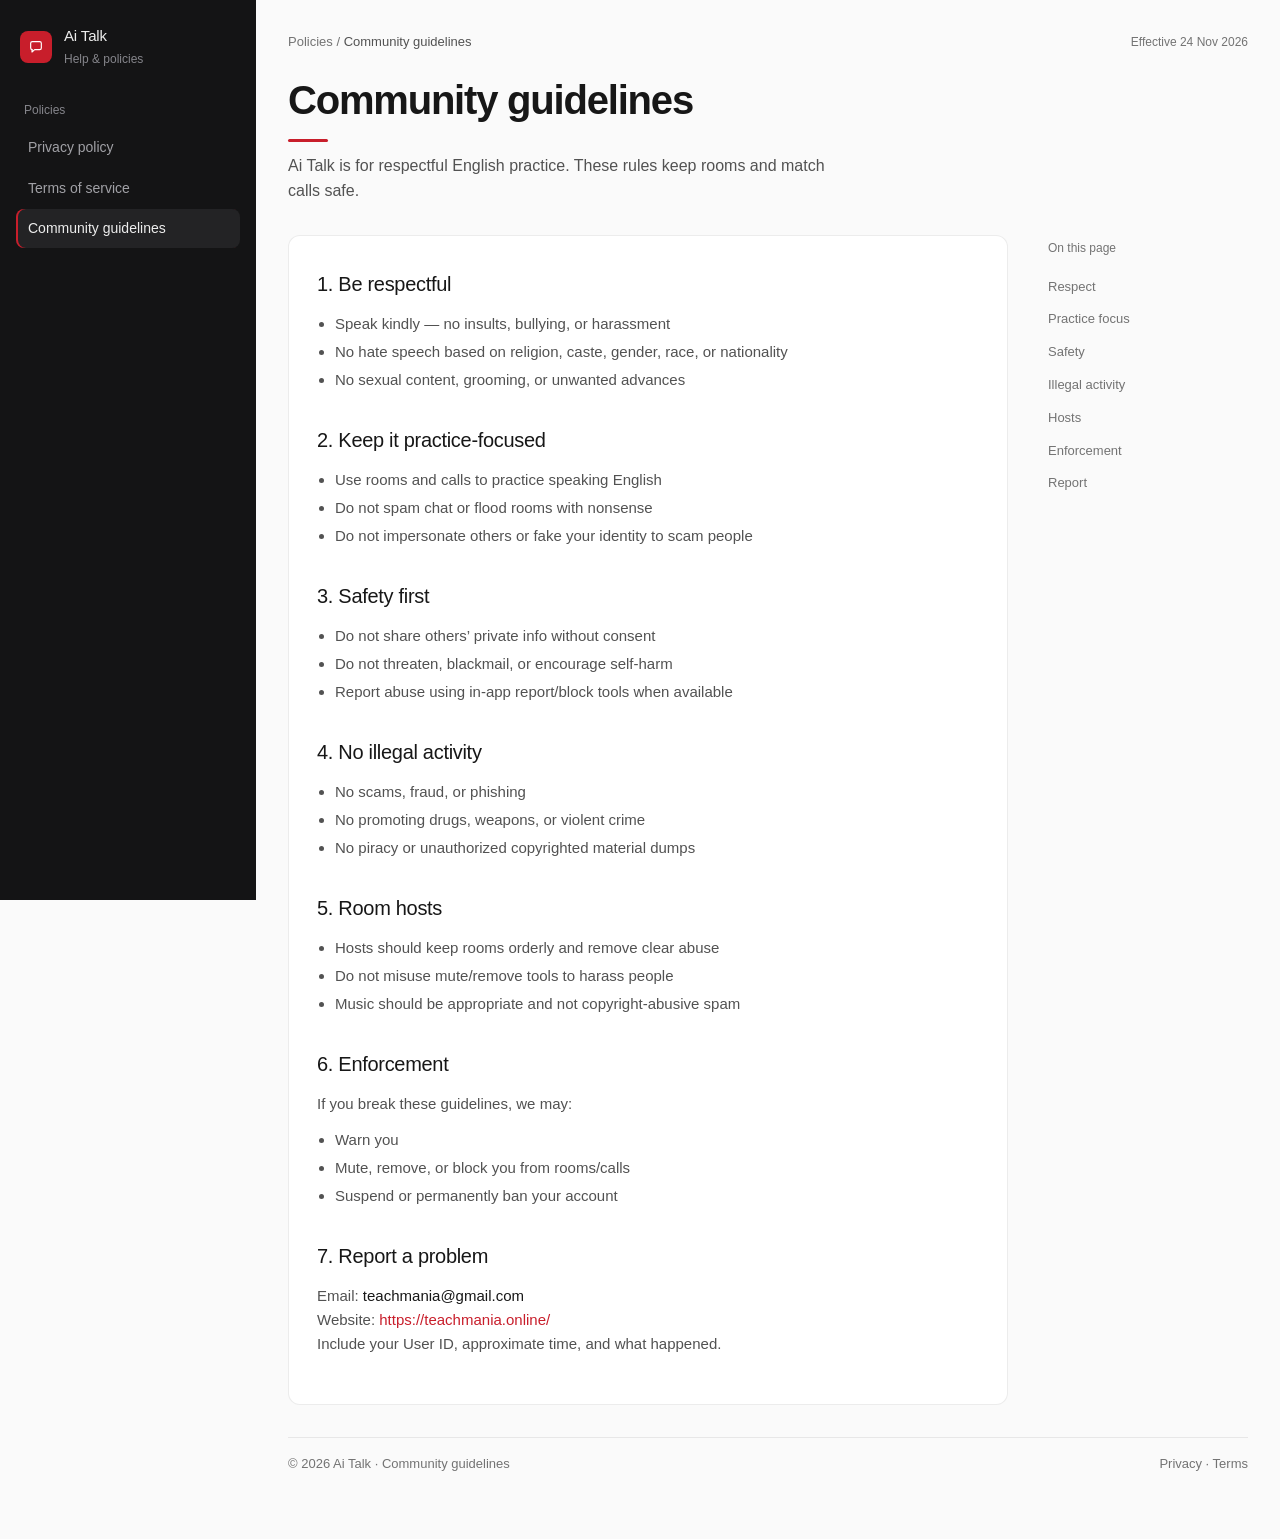
==== community-guidelines.html @ e901819b "Publish Ai Talk policies website with multi-language privacy policy. Co-authored-by: Cursor <cursora" ====
<!DOCTYPE html>
<html lang="en">
<head>
  <meta charset="UTF-8" />
  <meta name="viewport" content="width=device-width, initial-scale=1.0" />
  <title>Community Guidelines · Ai Talk</title>
  <meta name="description" content="Ai Talk community guidelines for safe rooms and practice calls." />
  <link rel="stylesheet" href="styles.css" />
</head>
<body>
  <div class="shell">
    <aside class="sidebar">
      <a class="brand" href="privacy-policy.html">
        <div class="brand-mark" aria-hidden="true">
          <svg viewBox="0 0 24 24"><path d="M4 6.5A2.5 2.5 0 0 1 6.5 4h11A2.5 2.5 0 0 1 20 6.5v7A2.5 2.5 0 0 1 17.5 16H10l-4 3.5V16H6.5A2.5 2.5 0 0 1 4 13.5v-7Z"/></svg>
        </div>
        <div>
          <strong>Ai Talk</strong>
          <span>Help &amp; policies</span>
        </div>
      </a>
      <div class="nav-label">Policies</div>
      <nav class="nav">
        <a href="privacy-policy.html">Privacy policy</a>
        <a href="terms.html">Terms of service</a>
        <a class="active" href="community-guidelines.html">Community guidelines</a>
      </nav>
    </aside>

    <main class="main">
      <div class="mobile-nav">
        <a href="privacy-policy.html">Privacy</a>
        <a href="terms.html">Terms</a>
        <a class="active" href="community-guidelines.html">Guidelines</a>
      </div>

      <div class="topbar">
        <div class="crumb">Policies / <strong>Community guidelines</strong></div>
        <div class="updated">Effective 24 Nov 2026</div>
      </div>

      <section class="hero">
        <h1>Community guidelines</h1>
        <p>
          Ai Talk is for respectful English practice. These rules keep rooms and match calls safe.
        </p>
      </section>

      <div class="layout">
        <article class="card">
          <h2 id="be-kind">1. Be respectful</h2>
          <ul>
            <li>Speak kindly — no insults, bullying, or harassment</li>
            <li>No hate speech based on religion, caste, gender, race, or nationality</li>
            <li>No sexual content, grooming, or unwanted advances</li>
          </ul>

          <h2 id="practice">2. Keep it practice-focused</h2>
          <ul>
            <li>Use rooms and calls to practice speaking English</li>
            <li>Do not spam chat or flood rooms with nonsense</li>
            <li>Do not impersonate others or fake your identity to scam people</li>
          </ul>

          <h2 id="safety">3. Safety first</h2>
          <ul>
            <li>Do not share others’ private info without consent</li>
            <li>Do not threaten, blackmail, or encourage self-harm</li>
            <li>Report abuse using in-app report/block tools when available</li>
          </ul>

          <h2 id="illegal">4. No illegal activity</h2>
          <ul>
            <li>No scams, fraud, or phishing</li>
            <li>No promoting drugs, weapons, or violent crime</li>
            <li>No piracy or unauthorized copyrighted material dumps</li>
          </ul>

          <h2 id="hosts">5. Room hosts</h2>
          <ul>
            <li>Hosts should keep rooms orderly and remove clear abuse</li>
            <li>Do not misuse mute/remove tools to harass people</li>
            <li>Music should be appropriate and not copyright-abusive spam</li>
          </ul>

          <h2 id="enforcement">6. Enforcement</h2>
          <p>If you break these guidelines, we may:</p>
          <ul>
            <li>Warn you</li>
            <li>Mute, remove, or block you from rooms/calls</li>
            <li>Suspend or permanently ban your account</li>
          </ul>

          <h2 id="contact">7. Report a problem</h2>
          <p>
            Email: <strong>teachmania@gmail.com</strong><br />
            Website: <a href="https://teachmania.online/">https://teachmania.online/</a><br />
            Include your User ID, approximate time, and what happened.
          </p>
        </article>

        <aside class="toc">
          <h2>On this page</h2>
          <a href="#be-kind">Respect</a>
          <a href="#practice">Practice focus</a>
          <a href="#safety">Safety</a>
          <a href="#illegal">Illegal activity</a>
          <a href="#hosts">Hosts</a>
          <a href="#enforcement">Enforcement</a>
          <a href="#contact">Report</a>
        </aside>
      </div>

      <div class="footer">
        <span>© 2026 Ai Talk · Community guidelines</span>
        <span><a href="privacy-policy.html">Privacy</a> · <a href="terms.html">Terms</a></span>
      </div>
    </main>
  </div>
</body>
</html>
---- styles.css ----
/* Ai Talk policies — unslopped
   Direction: plainspoken / careful / a little firm
   World: quiet classroom desk — paper, graphite ink, red correction pen
   Signature: thin red teacher-mark under the page title
   Credit: unslop by @heydamir (CC-BY-4.0)
*/

:root {
  --bg: #fafafa;
  --surface: #ffffff;
  --raised: #f4f4f5;
  --ink: #171717;
  --secondary: #525252;
  --muted: #737373;
  --hairline: rgba(23, 23, 23, 0.08);
  --accent: #c81e2b;
  --accent-soft: #f8e8e9;
  --sidebar-bg: #141415;
  --sidebar-text: #a1a1a6;
  --sidebar-strong: #ededed;
  --font: "Segoe UI", "Helvetica Neue", Arial, sans-serif;
}

* { box-sizing: border-box; }
html { scroll-behavior: smooth; }

body {
  margin: 0;
  font-family: var(--font);
  font-weight: 400;
  background: var(--bg);
  color: var(--ink);
  line-height: 1.6;
  -webkit-font-smoothing: antialiased;
}

a {
  color: var(--accent);
  text-decoration: none;
  transition: color 0.15s ease;
}
a:hover { color: #9f1822; }

.shell {
  min-height: 100vh;
  display: grid;
  grid-template-columns: 256px minmax(0, 1fr);
}

/* —— Sidebar —— */
.sidebar {
  background: var(--sidebar-bg);
  color: var(--sidebar-text);
  padding: 24px 16px 40px;
  position: sticky;
  top: 0;
  height: 100vh;
  overflow: auto;
}

.brand {
  display: flex;
  align-items: center;
  gap: 12px;
  margin: 0 4px 32px;
  color: var(--sidebar-strong);
  text-decoration: none;
}
.brand:hover { color: #fff; text-decoration: none; }

.brand-mark {
  width: 32px;
  height: 32px;
  border-radius: 8px;
  background: var(--accent);
  display: grid;
  place-items: center;
  flex-shrink: 0;
}
.brand-mark svg {
  width: 16px;
  height: 16px;
  fill: none;
  stroke: #fff;
  stroke-width: 1.75;
  stroke-linecap: round;
  stroke-linejoin: round;
}

.brand strong {
  display: block;
  font-size: 15px;
  font-weight: 500;
  letter-spacing: -0.01em;
}
.brand span {
  display: block;
  margin-top: 2px;
  font-size: 12px;
  color: #85858b;
  font-weight: 400;
}

.nav-label {
  font-size: 12px;
  color: #85858b;
  margin: 24px 8px 8px;
  font-weight: 500;
}

.nav a {
  display: block;
  color: var(--sidebar-text);
  padding: 8px 12px;
  min-height: 36px;
  border-radius: 8px;
  margin-bottom: 2px;
  text-decoration: none;
  font-size: 14px;
  font-weight: 400;
  transition: background-color 0.15s ease, color 0.15s ease;
}
.nav a:hover {
  background: #232325;
  color: var(--sidebar-strong);
  text-decoration: none;
}
.nav a.active {
  background: #232325;
  color: var(--sidebar-strong);
  box-shadow: inset 2px 0 0 var(--accent);
  font-weight: 500;
}

/* —— Main —— */
.main {
  padding: 32px 32px 64px;
  max-width: 1120px;
}

.topbar {
  display: flex;
  justify-content: space-between;
  gap: 16px;
  align-items: baseline;
  margin-bottom: 24px;
}
.crumb {
  font-size: 13px;
  color: var(--muted);
}
.crumb strong {
  color: var(--secondary);
  font-weight: 500;
}
.updated {
  font-size: 12px;
  color: var(--muted);
  font-variant-numeric: tabular-nums;
}

.hero {
  margin-bottom: 32px;
  padding: 0;
  background: none;
  border: 0;
  box-shadow: none;
}
.hero h1 {
  margin: 0 0 12px;
  font-family: var(--font);
  font-size: clamp(28px, 4vw, 40px);
  font-weight: 700;
  letter-spacing: -0.03em;
  line-height: 1.15;
  color: var(--ink);
}
.hero h1::after {
  content: "";
  display: block;
  width: 40px;
  height: 3px;
  margin-top: 16px;
  background: var(--accent);
  border-radius: 2px;
}
.hero p {
  margin: 0;
  max-width: 560px;
  color: var(--secondary);
  font-size: 16px;
  line-height: 1.55;
}

.layout {
  display: grid;
  grid-template-columns: minmax(0, 1fr) 200px;
  gap: 40px;
  align-items: start;
}

.card {
  background: var(--surface);
  border: 1px solid var(--hairline);
  border-radius: 12px;
  padding: 8px 28px 36px;
}

.toc {
  position: sticky;
  top: 24px;
  padding: 4px 0 0;
  background: none;
  border: 0;
}
.toc h2 {
  margin: 0 0 12px;
  font-size: 12px;
  font-weight: 500;
  color: var(--muted);
  letter-spacing: 0;
  text-transform: none;
}
.toc a {
  display: block;
  color: var(--muted);
  font-size: 13px;
  padding: 6px 0;
  border-bottom: 0;
  text-decoration: none;
  transition: color 0.15s ease;
}
.toc a:hover { color: var(--ink); }

.card h2 {
  scroll-margin-top: 24px;
  margin: 32px 0 12px;
  font-size: 20px;
  font-weight: 500;
  letter-spacing: -0.015em;
  color: var(--ink);
}
.card h2:first-of-type { margin-top: 24px; }
.card h3 {
  margin: 20px 0 8px;
  font-size: 15px;
  font-weight: 500;
  color: var(--ink);
}
.card p,
.card li {
  color: var(--secondary);
  font-size: 15px;
}
.card p { margin: 0 0 12px; }
.card ul {
  margin: 0 0 12px;
  padding-left: 18px;
}
.card li { margin: 4px 0; }
.card strong { color: var(--ink); font-weight: 500; }

.callout {
  background: var(--raised);
  border: 1px solid var(--hairline);
  border-left: 3px solid var(--accent);
  color: var(--secondary);
  border-radius: 8px;
  padding: 14px 16px;
  margin: 20px 0 8px;
  font-size: 14px;
}
.callout strong { color: var(--ink); }

.table-wrap {
  overflow-x: auto;
  margin: 12px 0 20px;
  border: 1px solid var(--hairline);
  border-radius: 8px;
}
table {
  width: 100%;
  border-collapse: collapse;
  font-size: 14px;
}
th, td {
  text-align: left;
  padding: 12px 14px;
  border-bottom: 1px solid var(--hairline);
  vertical-align: top;
}
th {
  background: var(--raised);
  color: var(--secondary);
  font-weight: 500;
  font-size: 12px;
}
tr:last-child td { border-bottom: 0; }
td { color: var(--secondary); }

.footer {
  margin-top: 32px;
  padding-top: 16px;
  border-top: 1px solid var(--hairline);
  color: var(--muted);
  font-size: 13px;
  display: flex;
  justify-content: space-between;
  gap: 12px;
  flex-wrap: wrap;
}
.footer a { color: var(--muted); }
.footer a:hover { color: var(--accent); }

.mobile-nav {
  display: none;
  gap: 4px;
  flex-wrap: wrap;
  margin-bottom: 20px;
}
.mobile-nav a {
  background: transparent;
  border: 1px solid var(--hairline);
  color: var(--secondary);
  padding: 8px 12px;
  border-radius: 8px;
  font-size: 13px;
  font-weight: 500;
  text-decoration: none;
  transition: background-color 0.15s ease, color 0.15s ease, border-color 0.15s ease;
}
.mobile-nav a:hover {
  background: var(--raised);
  color: var(--ink);
}
.mobile-nav a.active {
  background: var(--ink);
  border-color: var(--ink);
  color: #fff;
}

/* —— Language switcher (ShareChat-style) —— */
.lang-switch {
  position: relative;
  margin: 0 4px 20px;
}
.lang-switch-btn {
  width: 100%;
  display: flex;
  align-items: center;
  gap: 8px;
  background: #232325;
  color: var(--sidebar-strong);
  border: 1px solid rgba(255, 255, 255, 0.08);
  border-radius: 8px;
  padding: 8px 12px;
  min-height: 40px;
  font: inherit;
  font-size: 14px;
  font-weight: 500;
  cursor: pointer;
  text-align: left;
}
.lang-switch-btn svg {
  width: 18px;
  height: 18px;
  flex-shrink: 0;
  fill: currentColor;
  opacity: 0.85;
}
.lang-switch-btn .lang-caret {
  margin-left: auto;
  width: 14px;
  height: 14px;
  opacity: 0.6;
  transition: transform 0.15s ease;
}
.lang-switch.open .lang-caret { transform: rotate(180deg); }
.lang-menu {
  display: none;
  position: absolute;
  left: 0;
  right: 0;
  top: calc(100% + 4px);
  z-index: 40;
  max-height: 280px;
  overflow: auto;
  background: #1c1c1e;
  border: 1px solid rgba(255, 255, 255, 0.1);
  border-radius: 8px;
  padding: 4px;
  box-shadow: 0 12px 28px rgba(0, 0, 0, 0.35);
}
.lang-switch.open .lang-menu { display: block; }
.lang-menu button {
  display: block;
  width: 100%;
  background: transparent;
  border: 0;
  color: var(--sidebar-text);
  text-align: left;
  padding: 8px 10px;
  border-radius: 6px;
  font: inherit;
  font-size: 13px;
  cursor: pointer;
}
.lang-menu button:hover {
  background: #2a2a2c;
  color: var(--sidebar-strong);
}
.lang-menu button.active {
  background: rgba(200, 30, 43, 0.18);
  color: #fff;
  box-shadow: inset 2px 0 0 var(--accent);
}

.lang-switch-inline {
  position: relative;
  margin-left: auto;
}
.lang-switch-inline .lang-switch-btn {
  width: auto;
  background: var(--surface);
  color: var(--ink);
  border: 1px solid var(--hairline);
  min-height: 36px;
  padding: 6px 10px;
  font-size: 13px;
}
.lang-switch-inline .lang-menu {
  left: auto;
  right: 0;
  min-width: 180px;
  background: var(--surface);
  border-color: var(--hairline);
  box-shadow: 0 12px 28px rgba(23, 23, 23, 0.12);
}
.lang-switch-inline .lang-menu button { color: var(--secondary); }
.lang-switch-inline .lang-menu button:hover {
  background: var(--raised);
  color: var(--ink);
}
.lang-switch-inline .lang-menu button.active {
  background: var(--accent-soft);
  color: var(--ink);
}

.topbar {
  align-items: center;
  flex-wrap: wrap;
}
.topbar-meta {
  display: flex;
  align-items: center;
  gap: 12px;
  flex-wrap: wrap;
}

html[dir="rtl"] .shell { direction: rtl; }
html[dir="rtl"] .nav a.active { box-shadow: inset -2px 0 0 var(--accent); }
html[dir="rtl"] .callout { border-left: 0; border-right: 3px solid var(--accent); }
html[dir="rtl"] .lang-switch-inline .lang-menu { right: auto; left: 0; }
html[dir="rtl"] .lang-menu button.active { box-shadow: inset -2px 0 0 var(--accent); }
html[dir="rtl"] .lang-switch-btn .lang-caret { margin-left: 0; margin-right: auto; }

@media (max-width: 980px) {
  .shell { grid-template-columns: 1fr; }
  .sidebar { display: none; }
  .mobile-nav { display: flex; }
  .layout { grid-template-columns: 1fr; gap: 24px; }
  .toc {
    position: static;
    padding: 16px;
    background: var(--surface);
    border: 1px solid var(--hairline);
    border-radius: 8px;
  }
  .main { padding: 20px 16px 48px; }
  .card { padding: 4px 20px 28px; }
  .lang-switch-inline { display: block; }
}
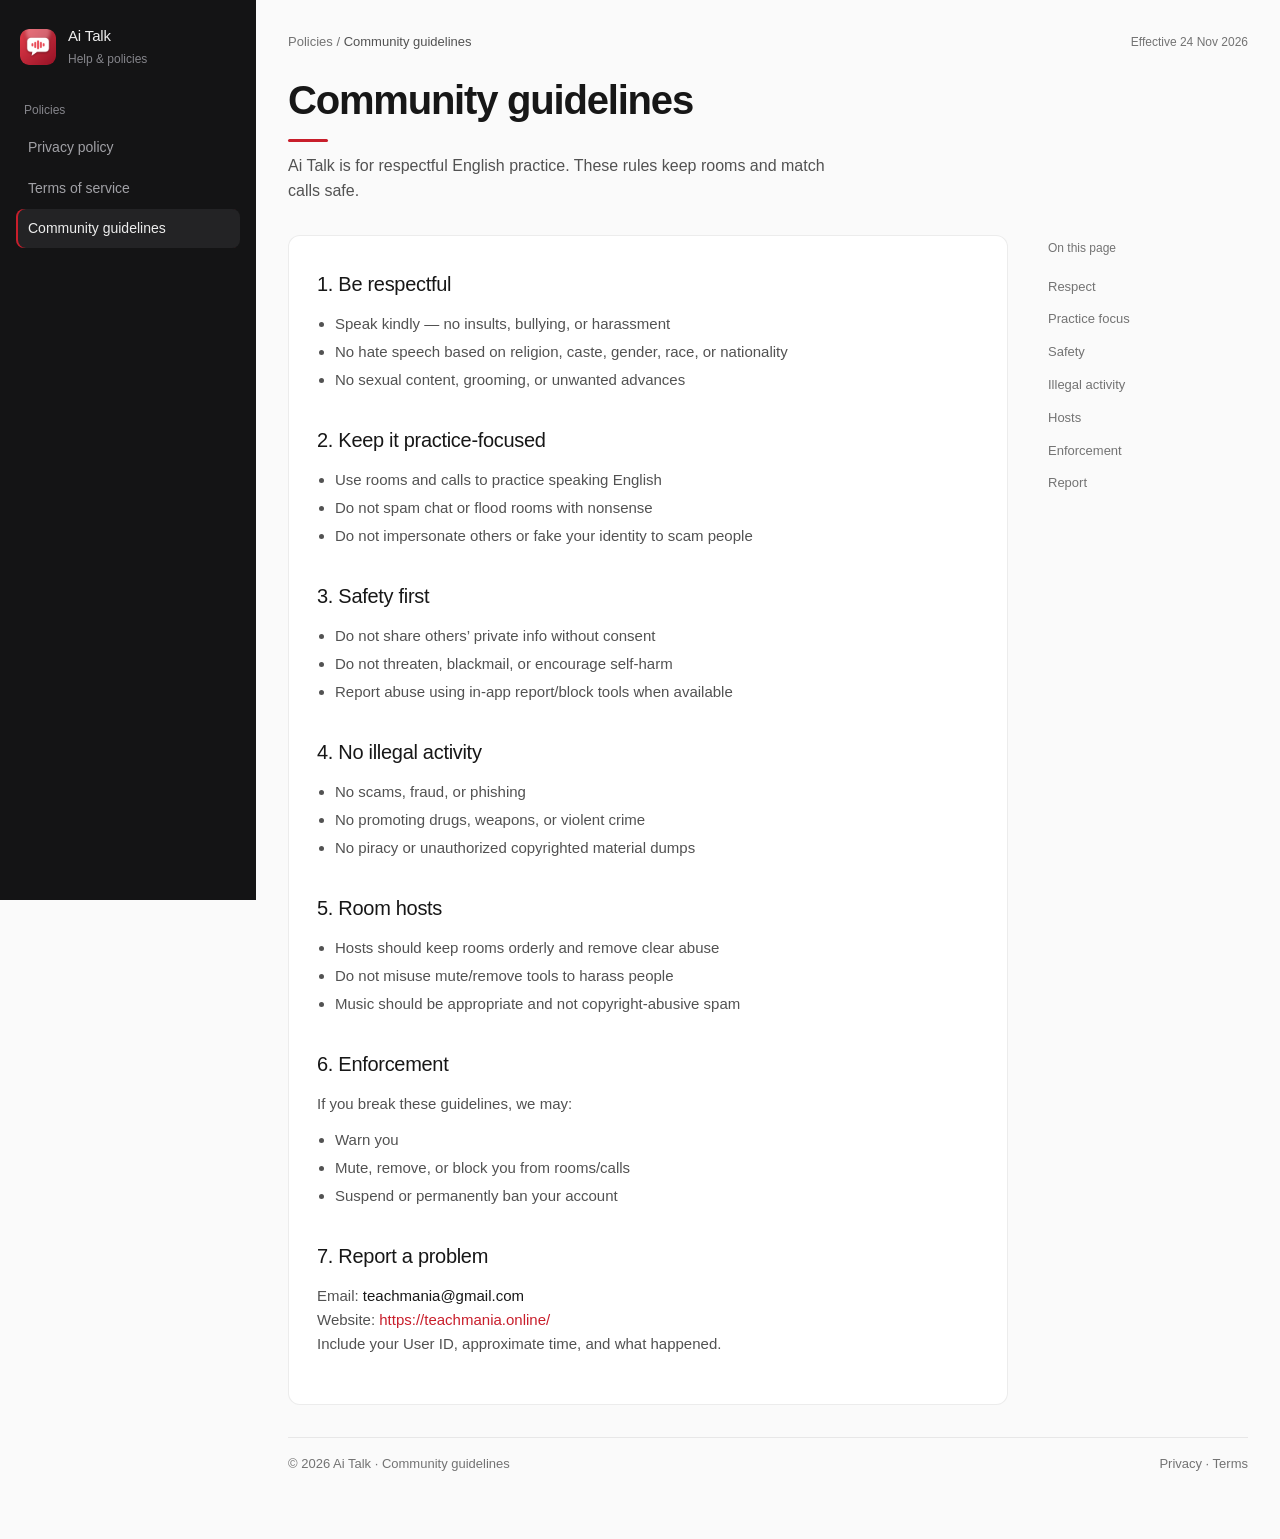
==== commit 541f8f1a: "Add Ai Talk app logo to policies site branding. Co-authored-by: Cursor <cursoragent@cursor.com>" ====
--- a/community-guidelines.html
+++ b/community-guidelines.html
@@ -5,6 +5,7 @@
   <meta name="viewport" content="width=device-width, initial-scale=1.0" />
   <title>Community Guidelines · Ai Talk</title>
   <meta name="description" content="Ai Talk community guidelines for safe rooms and practice calls." />
+  <link rel="icon" href="logo.png" type="image/png" />
   <link rel="stylesheet" href="styles.css" />
 </head>
 <body>
@@ -12,7 +13,7 @@
     <aside class="sidebar">
       <a class="brand" href="privacy-policy.html">
         <div class="brand-mark" aria-hidden="true">
-          <svg viewBox="0 0 24 24"><path d="M4 6.5A2.5 2.5 0 0 1 6.5 4h11A2.5 2.5 0 0 1 20 6.5v7A2.5 2.5 0 0 1 17.5 16H10l-4 3.5V16H6.5A2.5 2.5 0 0 1 4 13.5v-7Z"/></svg>
+          <img src="logo.png" alt="Ai Talk" width="36" height="36" />
         </div>
         <div>
           <strong>Ai Talk</strong>
--- a/styles.css
+++ b/styles.css
@@ -69,22 +69,20 @@
 .brand:hover { color: #fff; text-decoration: none; }
 
 .brand-mark {
-  width: 32px;
-  height: 32px;
-  border-radius: 8px;
-  background: var(--accent);
+  width: 36px;
+  height: 36px;
+  border-radius: 9px;
+  background: transparent;
   display: grid;
   place-items: center;
   flex-shrink: 0;
-}
-.brand-mark svg {
-  width: 16px;
-  height: 16px;
-  fill: none;
-  stroke: #fff;
-  stroke-width: 1.75;
-  stroke-linecap: round;
-  stroke-linejoin: round;
+  overflow: hidden;
+}
+.brand-mark img {
+  width: 100%;
+  height: 100%;
+  object-fit: cover;
+  display: block;
 }
 
 .brand strong {
